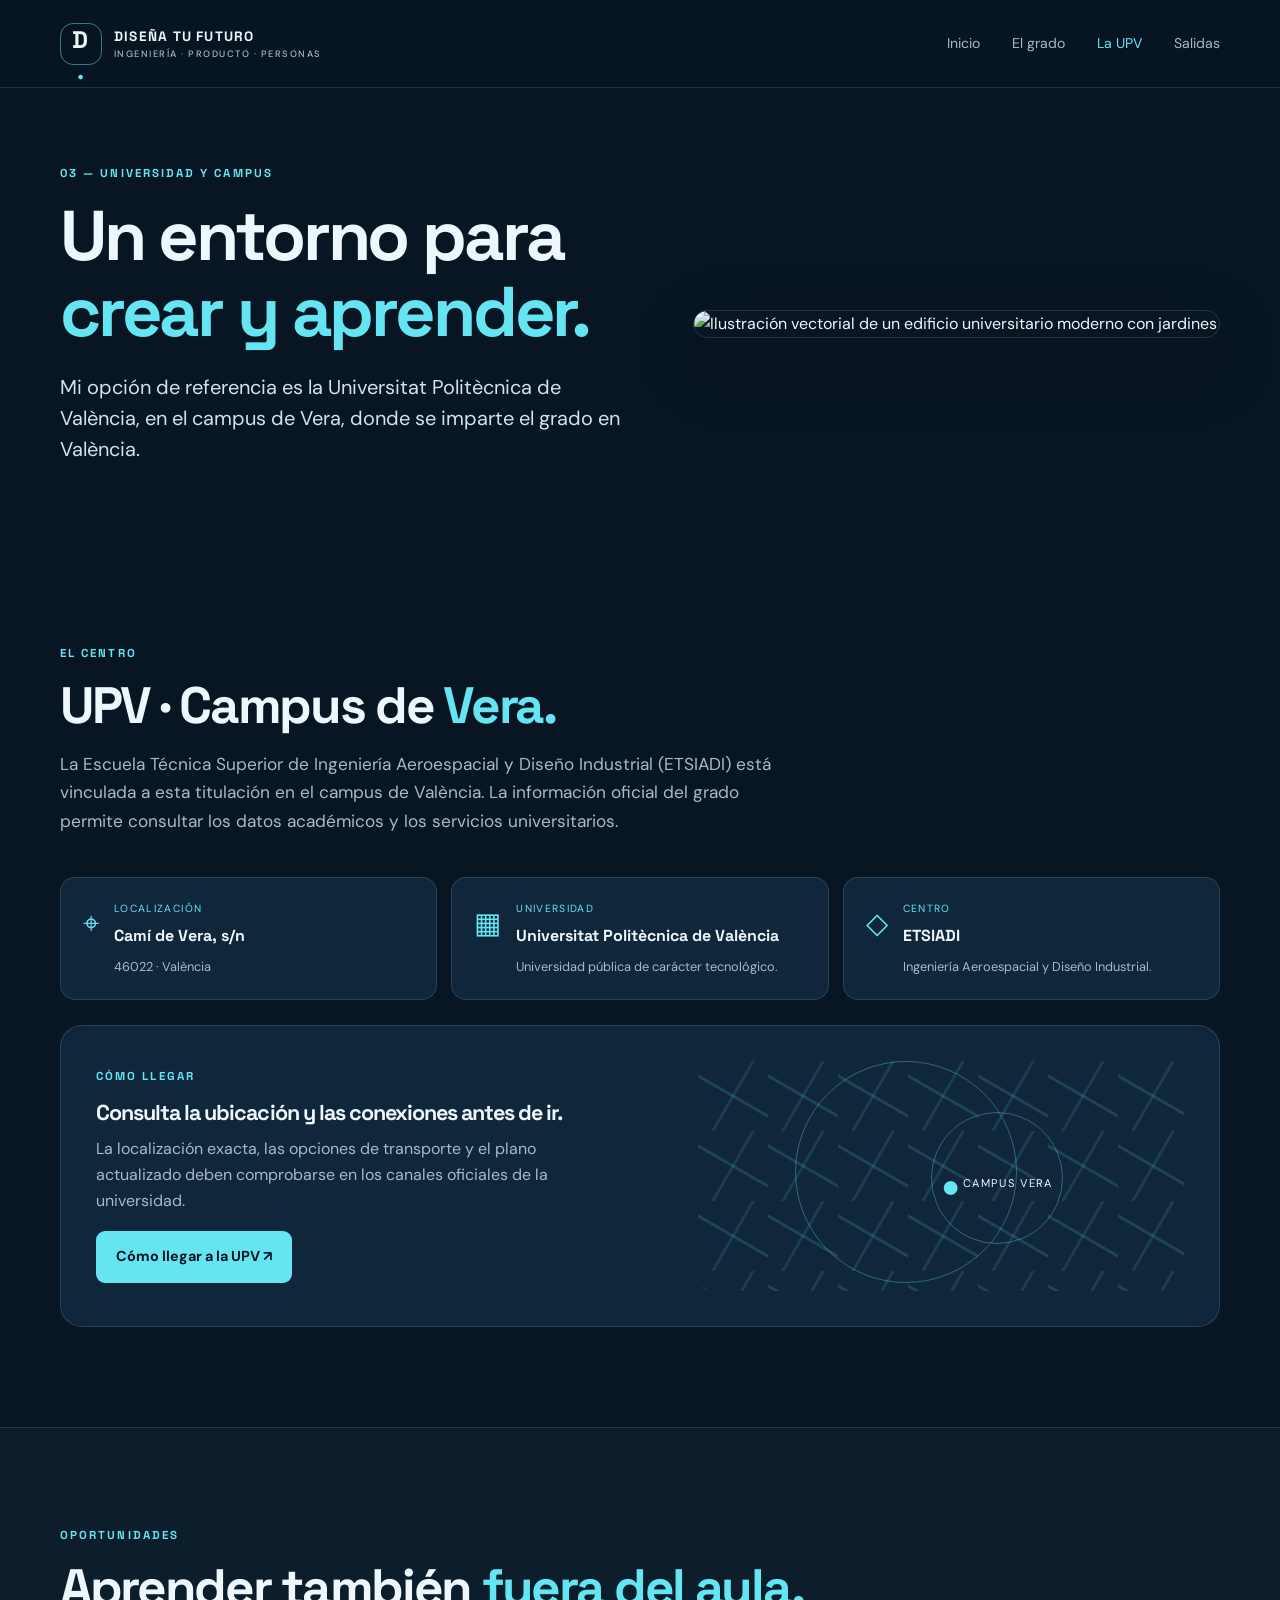
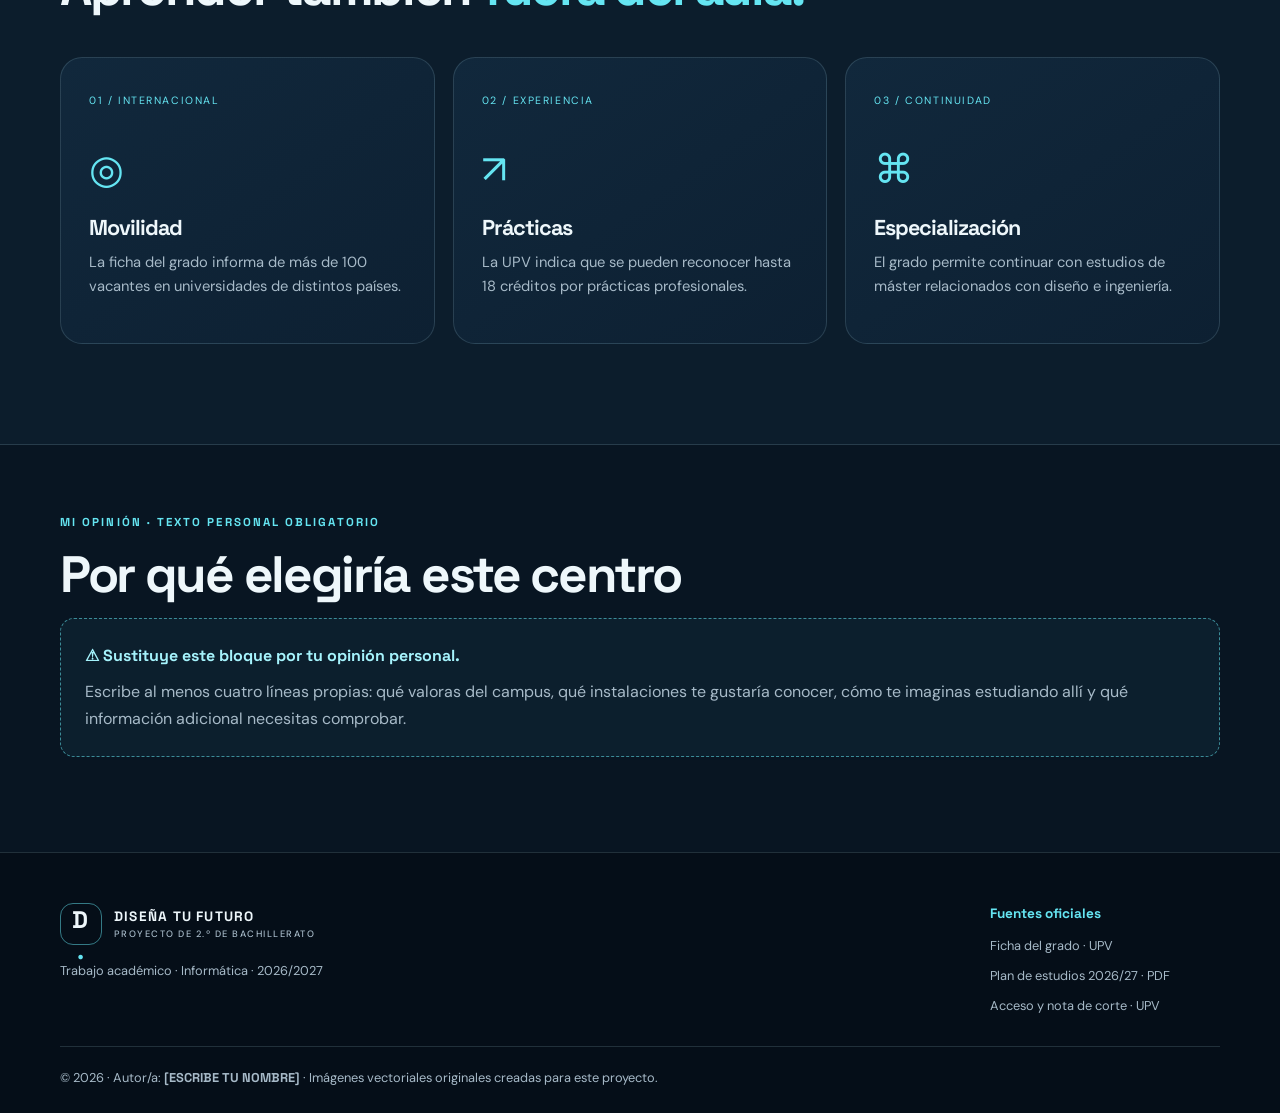
==== centro.html @ 5c31ac6c "Add files via upload" ====
<!doctype html>
<html lang="es">
<head>
  <meta charset="utf-8">
  <meta name="viewport" content="width=device-width, initial-scale=1">
  <meta name="theme-color" content="#081522">
  <meta name="description" content="Proyecto académico sobre el Grado en Ingeniería en Diseño Industrial y Desarrollo de Productos de la UPV.">
  <title>La UPV | Diseña tu futuro</title>
  <link rel="preconnect" href="https://fonts.googleapis.com">
  <link rel="preconnect" href="https://fonts.gstatic.com" crossorigin>
  <link href="https://fonts.googleapis.com/css2?family=DM+Sans:wght@400;500;600;700&family=Space+Grotesk:wght@400;500;600;700&display=swap" rel="stylesheet">
  <link rel="stylesheet" href="style.css">
  <script src="script.js" defer></script>
</head>
<body><a class="skip-link" href="#contenido">Saltar al contenido</a><header class="site-header"><a class="brand" href="index.html" aria-label="Diseña tu futuro, inicio"><span class="brand-mark">D<span>.</span></span><span>DISEÑA TU FUTURO<small>INGENIERÍA · PRODUCTO · PERSONAS</small></span></a>
<button class="menu-toggle" aria-label="Abrir menú" aria-expanded="false" aria-controls="main-nav">☰</button>
<nav id="main-nav" class="nav-links" aria-label="Navegación principal">
<a href="index.html">Inicio</a><a href="estudios.html">El grado</a><a href="centro.html">La UPV</a><a href="salidas.html">Salidas</a>
</nav></header>
<main id="contenido">
<section class="page-hero container"><div><p class="eyebrow">03 — UNIVERSIDAD Y CAMPUS</p><h1>Un entorno para<br><em>crear y aprender.</em></h1><p class="lead">Mi opción de referencia es la Universitat Politècnica de València, en el campus de Vera, donde se imparte el grado en València.</p></div><img src="img/centro.svg" alt="Ilustración vectorial de un edificio universitario moderno con jardines"></section>
<section class="section container"><div class="section-heading"><p class="eyebrow">EL CENTRO</p><h2>UPV · Campus de <em>Vera.</em></h2><p class="section-intro">La Escuela Técnica Superior de Ingeniería Aeroespacial y Diseño Industrial (ETSIADI) está vinculada a esta titulación en el campus de València. La información oficial del grado permite consultar los datos académicos y los servicios universitarios.</p></div>
<div class="campus-facts"><div class="fact"><span class="fact-icon">⌖</span><div><small>LOCALIZACIÓN</small><strong>Camí de Vera, s/n</strong><p>46022 · València</p></div></div><div class="fact"><span class="fact-icon">▦</span><div><small>UNIVERSIDAD</small><strong>Universitat Politècnica de València</strong><p>Universidad pública de carácter tecnológico.</p></div></div><div class="fact"><span class="fact-icon">◇</span><div><small>CENTRO</small><strong>ETSIADI</strong><p>Ingeniería Aeroespacial y Diseño Industrial.</p></div></div></div>
<div class="map-panel"><div><p class="eyebrow">CÓMO LLEGAR</p><h3>Consulta la ubicación y las conexiones antes de ir.</h3><p>La localización exacta, las opciones de transporte y el plano actualizado deben comprobarse en los canales oficiales de la universidad.</p><a class="button button-primary" href="https://www.upv.es/organizacion/la-institucion/como-llegar-upv-es.html" target="_blank" rel="noopener">Cómo llegar a la UPV ↗</a></div><div class="map-art" aria-label="Esquema decorativo del campus"><span class="map-pin">●</span><span class="map-label">CAMPUS VERA</span><i></i><b></b><em></em></div></div>
</section>
<section class="section section-muted"><div class="container"><div class="section-heading"><p class="eyebrow">OPORTUNIDADES</p><h2>Aprender también <em>fuera del aula.</em></h2></div><div class="feature-grid"><article class="feature-card"><span class="card-index">01 / INTERNACIONAL</span><div class="feature-icon">◎</div><h3>Movilidad</h3><p>La ficha del grado informa de más de 100 vacantes en universidades de distintos países.</p></article><article class="feature-card"><span class="card-index">02 / EXPERIENCIA</span><div class="feature-icon">↗</div><h3>Prácticas</h3><p>La UPV indica que se pueden reconocer hasta 18 créditos por prácticas profesionales.</p></article><article class="feature-card"><span class="card-index">03 / CONTINUIDAD</span><div class="feature-icon">⌘</div><h3>Especialización</h3><p>El grado permite continuar con estudios de máster relacionados con diseño e ingeniería.</p></article></div></div></section>
<section class="opinion-section container"><p class="eyebrow">MI OPINIÓN · TEXTO PERSONAL OBLIGATORIO</p><h2>Por qué elegiría este centro</h2><div class="opinion-placeholder"><strong>⚠ Sustituye este bloque por tu opinión personal.</strong><p>Escribe al menos cuatro líneas propias: qué valoras del campus, qué instalaciones te gustaría conocer, cómo te imaginas estudiando allí y qué información adicional necesitas comprobar.</p></div></section>
</main><footer class="site-footer"><div><a class="brand footer-brand" href="index.html"><span class="brand-mark">D<span>.</span></span><span>DISEÑA TU FUTURO<small>PROYECTO DE 2.º DE BACHILLERATO</small></span></a><p>Trabajo académico · Informática · 2026/2027</p></div><div class="footer-links"><strong>Fuentes oficiales</strong><a href="https://www.upv.es/titulaciones/GIDIDP/" target="_blank" rel="noopener">Ficha del grado · UPV</a><a href="https://www.upv.es/entidades/etsiadi/wp-content/uploads/2026/05/142-GIDIDP.pdf" target="_blank" rel="noopener">Plan de estudios 2026/27 · PDF</a><a href="https://www.upv.es/entidades/etsit/acceso-a-la-universidad/" target="_blank" rel="noopener">Acceso y nota de corte · UPV</a></div><p class="copyright">© <span data-year>2026</span> · Autor/a: <strong>[ESCRIBE TU NOMBRE]</strong> · Imágenes vectoriales originales creadas para este proyecto.</p></footer></body></html>
---- style.css ----
:root{--bg:#081522;--panel:#102337;--panel2:#132b40;--ink:#eef7fb;--muted:#a7bac8;--cyan:#65e5f2;--cyan2:#16b9d0;--line:rgba(180,220,235,.16);--white:#f4f8fa;--dark:#081522;--radius:22px;--shadow:0 24px 70px rgba(0,0,0,.24)}
*{box-sizing:border-box}html{scroll-behavior:smooth}body{margin:0;background:var(--bg);color:var(--ink);font-family:"DM Sans",Arial,sans-serif;line-height:1.65}a{color:inherit;text-decoration:none}img{display:block;max-width:100%}p{color:var(--muted);margin:0 0 1rem}h1,h2,h3,strong{font-family:"Space Grotesk","DM Sans",sans-serif}h1,h2,h3{line-height:1.08;letter-spacing:-.045em}h1{font-size:clamp(3rem,6vw,5.8rem);margin:.4rem 0 1.4rem}h2{font-size:clamp(2.1rem,4vw,3.6rem);margin:.45rem 0 1rem}h3{font-size:1.35rem;margin:.4rem 0 .7rem}em{font-style:normal;color:var(--cyan)}.container{width:min(1160px,calc(100% - 48px));margin-inline:auto}.skip-link{position:absolute;left:-999px;top:10px;background:var(--cyan);color:var(--dark);padding:10px;z-index:100}.skip-link:focus{left:10px}
.site-header{height:88px;padding:0 max(24px,calc((100% - 1160px)/2));display:flex;align-items:center;justify-content:space-between;border-bottom:1px solid var(--line);background:rgba(8,21,34,.92);backdrop-filter:blur(18px);position:sticky;top:0;z-index:20}.brand{display:flex;align-items:center;gap:12px;font:700 .85rem "Space Grotesk";letter-spacing:.09em}.brand small{display:block;font:500 .58rem "DM Sans";letter-spacing:.16em;color:var(--muted);margin-top:3px}.brand-mark{width:42px;height:42px;border:1px solid rgba(101,229,242,.5);display:grid;place-items:center;border-radius:13px;font:700 1.5rem "Space Grotesk";color:var(--ink)}.brand-mark span{color:var(--cyan)}.nav-links{display:flex;align-items:center;gap:32px}.nav-links a{font-size:.88rem;color:var(--muted);transition:.2s}.nav-links a:hover,.nav-links a.active{color:var(--cyan)}.menu-toggle{display:none;background:none;color:var(--ink);border:1px solid var(--line);border-radius:10px;padding:8px 12px;font-size:1.2rem}
.hero{display:grid;grid-template-columns:1fr 1.03fr;align-items:center;gap:58px;padding-block:82px 92px;min-height:610px}.eyebrow{font:700 .72rem "Space Grotesk";letter-spacing:.18em;color:var(--cyan);text-transform:uppercase;margin:0 0 18px}.pulse{display:inline-block;width:7px;height:7px;background:var(--cyan);border-radius:50%;margin:0 9px 1px 0;box-shadow:0 0 0 5px rgba(101,229,242,.12)}.lead{font-size:1.25rem;line-height:1.55;color:#d4e2e9;max-width:620px}.hero-copy>p:not(.eyebrow):not(.lead){max-width:550px}.hero-visual{position:relative}.hero-visual img,.page-hero img{width:100%;border-radius:var(--radius);box-shadow:var(--shadow);border:1px solid var(--line)}.visual-tag{position:absolute;bottom:18px;left:18px;right:18px;display:flex;justify-content:space-between;background:rgba(7,17,29,.83);padding:13px 17px;border:1px solid var(--line);border-radius:12px;font-size:.67rem;letter-spacing:.12em}.visual-tag span{color:var(--cyan)}.hero-actions{display:flex;align-items:center;gap:25px;flex-wrap:wrap;margin-top:30px}.button{display:inline-flex;align-items:center;justify-content:center;gap:18px;padding:14px 20px;border-radius:9px;font-weight:700;font-size:.9rem;transition:transform .2s,background .2s}.button:hover{transform:translateY(-3px)}.button-primary{background:var(--cyan);color:#061522}.button-primary:hover{background:#a0f5fb}.button-outline{border:1px solid rgba(101,229,242,.55);color:var(--cyan)}.text-link{font-size:.88rem;font-weight:700;color:var(--cyan)}.stats-band{background:#10273a;border-block:1px solid var(--line)}.stats-grid{display:grid;grid-template-columns:repeat(4,1fr);padding-block:27px}.stats-grid div{padding:0 28px;border-right:1px solid var(--line)}.stats-grid div:first-child{padding-left:0}.stats-grid div:last-child{border:0}.stats-grid strong{display:block;font-size:2rem;color:var(--cyan)}.stats-grid span{font-size:.78rem;color:var(--muted)}
.section{padding-block:100px}.section-heading{max-width:760px;margin-bottom:42px}.section-intro{font-size:1.08rem;max-width:720px}.feature-grid{display:grid;grid-template-columns:repeat(3,1fr);gap:18px}.feature-card,.career-card{background:linear-gradient(145deg,#11283c,#0d2032);border:1px solid var(--line);border-radius:var(--radius);padding:28px;min-height:240px;transition:transform .25s,border-color .25s}.feature-card:hover,.career-card:hover{transform:translateY(-5px);border-color:rgba(101,229,242,.5)}.card-index{font-size:.66rem;letter-spacing:.15em;color:var(--cyan)}.feature-icon{font-size:2.5rem;color:var(--cyan);margin:23px 0 14px}.feature-card p,.career-card p{font-size:.92rem}.quote-section{background:linear-gradient(110deg,#12334a,#0d2134);border-block:1px solid var(--line)}.quote-inner{padding-block:82px}.quote-inner h2{max-width:900px;margin-bottom:30px}.path-grid{display:grid;gap:12px}.path-card{display:grid;grid-template-columns:60px 1fr 30px;align-items:center;gap:20px;padding:23px 25px;border:1px solid var(--line);border-radius:15px;background:#0d2031;transition:.2s}.path-card:hover{border-color:var(--cyan);transform:translateX(4px)}.path-card>span,.path-card>b{color:var(--cyan);font:700 1rem "Space Grotesk"}.path-card h3{margin:0 0 5px}.path-card p{margin:0;font-size:.88rem}
.page-hero{display:grid;grid-template-columns:1fr .92fr;gap:60px;align-items:center;padding-block:78px 65px}.page-hero h1{font-size:clamp(2.8rem,5.5vw,5rem)}.page-hero img{max-height:390px;object-fit:cover}.section-muted{background:#0c1d2c;border-block:1px solid var(--line)}.credit-layout{display:grid;grid-template-columns:.75fr 1.25fr;gap:35px;background:#10263a;padding:35px;border:1px solid var(--line);border-radius:var(--radius)}.credit-total{background:#0a1928;border-radius:16px;padding:28px;display:flex;flex-direction:column;justify-content:center}.credit-total strong{font-size:5rem;line-height:1;color:var(--cyan)}.credit-total span{font-size:.7rem;letter-spacing:.18em;color:var(--muted);margin-top:12px}.credit-total p{margin:20px 0 0}.credit-list{display:grid;gap:22px;align-content:center}.credit-list div{display:grid;grid-template-columns:1fr auto;gap:8px;font-size:.9rem}.credit-list b{color:var(--cyan)}.credit-list i{grid-column:1/-1;height:7px;border-radius:20px;background:linear-gradient(90deg,var(--cyan2) var(--w),#284357 var(--w))}.small-note{font-size:.78rem;margin-top:17px;color:#90a8b8}.table-wrap{overflow-x:auto;border:1px solid var(--line);border-radius:16px}table{width:100%;border-collapse:collapse;min-width:620px;background:#0d2031}th,td{text-align:left;padding:17px 20px;border-bottom:1px solid var(--line)}th{font-size:.72rem;text-transform:uppercase;letter-spacing:.12em;color:var(--cyan);background:#132b40}td{font-size:.9rem;color:#c5d4dd}tbody tr:last-child td{border:0}tbody tr:hover{background:#132b40}.steps-grid{display:grid;grid-template-columns:repeat(4,1fr);gap:15px}.steps-grid article{border-top:2px solid var(--cyan);padding:20px 15px 15px 0}.steps-grid span,.career-card>span{color:var(--cyan);font:700 .8rem "Space Grotesk"}.steps-grid p{font-size:.88rem}
.opinion-section{padding-block:70px 95px}.opinion-placeholder{border:1px dashed rgba(101,229,242,.55);background:rgba(101,229,242,.05);padding:24px;border-radius:14px}.opinion-placeholder strong{color:#a5f3fc}.opinion-placeholder p{margin:10px 0 0}
.campus-facts{display:grid;grid-template-columns:repeat(3,1fr);gap:14px}.fact{display:flex;gap:15px;padding:22px;background:#10263a;border:1px solid var(--line);border-radius:15px}.fact-icon{font-size:1.8rem;color:var(--cyan)}.fact small{display:block;color:var(--cyan);font-size:.65rem;letter-spacing:.13em}.fact strong{display:block;margin:6px 0;font-size:1rem}.fact p{font-size:.8rem;margin:0}.map-panel{margin-top:25px;display:grid;grid-template-columns:1fr .85fr;gap:30px;padding:35px;border:1px solid var(--line);border-radius:var(--radius);background:#10263a;align-items:center}.map-panel p{max-width:500px}.map-art{height:230px;border-radius:14px;position:relative;overflow:hidden;background:linear-gradient(135deg,#153b4c,#0d2438);background-image:linear-gradient(30deg,transparent 48%,rgba(101,229,242,.16) 49%,rgba(101,229,242,.16) 51%,transparent 52%),linear-gradient(120deg,transparent 48%,rgba(101,229,242,.13) 49%,rgba(101,229,242,.13) 51%,transparent 52%);background-size:70px 70px}.map-art:before,.map-art:after{content:"";position:absolute;border:1px solid rgba(101,229,242,.35);border-radius:50%;width:220px;height:220px;left:20%;top:0}.map-art:after{width:130px;height:130px;left:48%;top:22%}.map-pin{position:absolute;left:50%;top:43%;color:var(--cyan);font-size:2rem;z-index:2}.map-label{position:absolute;left:calc(50% + 22px);top:49%;font-size:.7rem;letter-spacing:.12em}.career-grid{display:grid;grid-template-columns:repeat(3,1fr);gap:16px}.career-card{min-height:205px}.career-card h3{margin-top:22px}.cutoff-panel{display:grid;grid-template-columns:.65fr 1.35fr;gap:35px;background:#10263a;border:1px solid var(--line);border-radius:var(--radius);padding:35px}.cutoff-number{background:#0a1928;border-radius:16px;padding:27px;display:flex;flex-direction:column;justify-content:center}.cutoff-number span,.cutoff-number small{font-size:.68rem;letter-spacing:.14em;color:var(--muted)}.cutoff-number strong{font-size:5rem;color:var(--cyan);line-height:1.2}.cutoff-info h3{font-size:1.6rem}.cutoff-info p{font-size:.93rem}.notice{margin-top:18px;padding:16px 20px;background:rgba(245,190,90,.08);border-left:3px solid #f1c477;color:#d7c6a5;font-size:.88rem}.source-list{border-top:1px solid var(--line)}.source-list>a{display:grid;grid-template-columns:55px 1fr 30px;gap:20px;align-items:center;padding:20px 10px;border-bottom:1px solid var(--line);transition:.2s}.source-list>a:hover{background:#10263a}.source-list>a>span,.source-list>a>b{color:var(--cyan)}.source-list strong,.source-list small{display:block}.source-list small{font-size:.82rem;color:var(--muted);margin-top:4px}
.site-footer{padding:50px max(24px,calc((100% - 1160px)/2)) 25px;background:#050e18;border-top:1px solid var(--line);display:grid;grid-template-columns:1fr 1fr;gap:30px}.footer-brand{width:max-content}.site-footer p{font-size:.8rem;margin-top:15px}.footer-links{display:grid;gap:9px;justify-self:end;min-width:230px}.footer-links strong{font-size:.85rem;color:var(--cyan)}.footer-links a{font-size:.8rem;color:var(--muted)}.footer-links a:hover{color:var(--cyan)}.copyright{grid-column:1/-1;border-top:1px solid var(--line);padding-top:20px;margin:0!important}
@media(max-width:850px){.hero,.page-hero{grid-template-columns:1fr;gap:35px;padding-block:55px}.hero{min-height:0}.hero-visual{max-width:650px}.page-hero img{max-height:330px}.feature-grid,.career-grid{grid-template-columns:repeat(2,1fr)}.steps-grid{grid-template-columns:repeat(2,1fr)}.campus-facts{grid-template-columns:1fr}.credit-layout,.cutoff-panel{grid-template-columns:1fr}.site-header{height:76px}.menu-toggle{display:block}.nav-links{display:none;position:absolute;top:75px;left:0;right:0;padding:18px 24px 24px;background:#081522;border-bottom:1px solid var(--line);flex-direction:column;align-items:flex-start;gap:18px}.nav-links.open{display:flex}.stats-grid div{padding-inline:16px}.stats-grid strong{font-size:1.6rem}}
@media(max-width:560px){.container{width:min(100% - 34px,1160px)}h1{font-size:3rem}.section{padding-block:70px}.feature-grid,.career-grid,.steps-grid{grid-template-columns:1fr}.stats-grid{grid-template-columns:repeat(2,1fr);gap:20px}.stats-grid div:nth-child(2){border:0}.stats-grid div:nth-child(3){padding-left:0}.stats-grid div{padding-inline:12px}.hero-actions{align-items:flex-start;flex-direction:column;gap:17px}.path-card{grid-template-columns:35px 1fr 20px;padding:18px 15px}.map-panel{grid-template-columns:1fr;padding:23px}.site-footer{grid-template-columns:1fr;padding-inline:24px}.footer-links{justify-self:start}.copyright{grid-column:auto}.credit-layout,.cutoff-panel{padding:18px}.credit-total strong,.cutoff-number strong{font-size:4rem}.visual-tag{font-size:.55rem}.page-hero{padding-top:48px}}
@media(prefers-reduced-motion:reduce){html{scroll-behavior:auto}*,*:before,*:after{transition:none!important}}

.credit-list .bar-25{--w:25%}.credit-list .bar-50{--w:50%}.credit-list .bar-20{--w:20%}.credit-list .bar-5{--w:5%}
.skill-list{margin:22px 0 0;padding:0;list-style:none;display:grid;gap:12px;max-width:780px}
.skill-list li{padding:15px 18px 15px 42px;background:#10263a;border:1px solid var(--line);border-radius:12px;color:var(--muted);position:relative}
.skill-list li:before{content:"↗";position:absolute;left:17px;color:var(--cyan);font-weight:700}
.skill-list strong{color:var(--ink)}
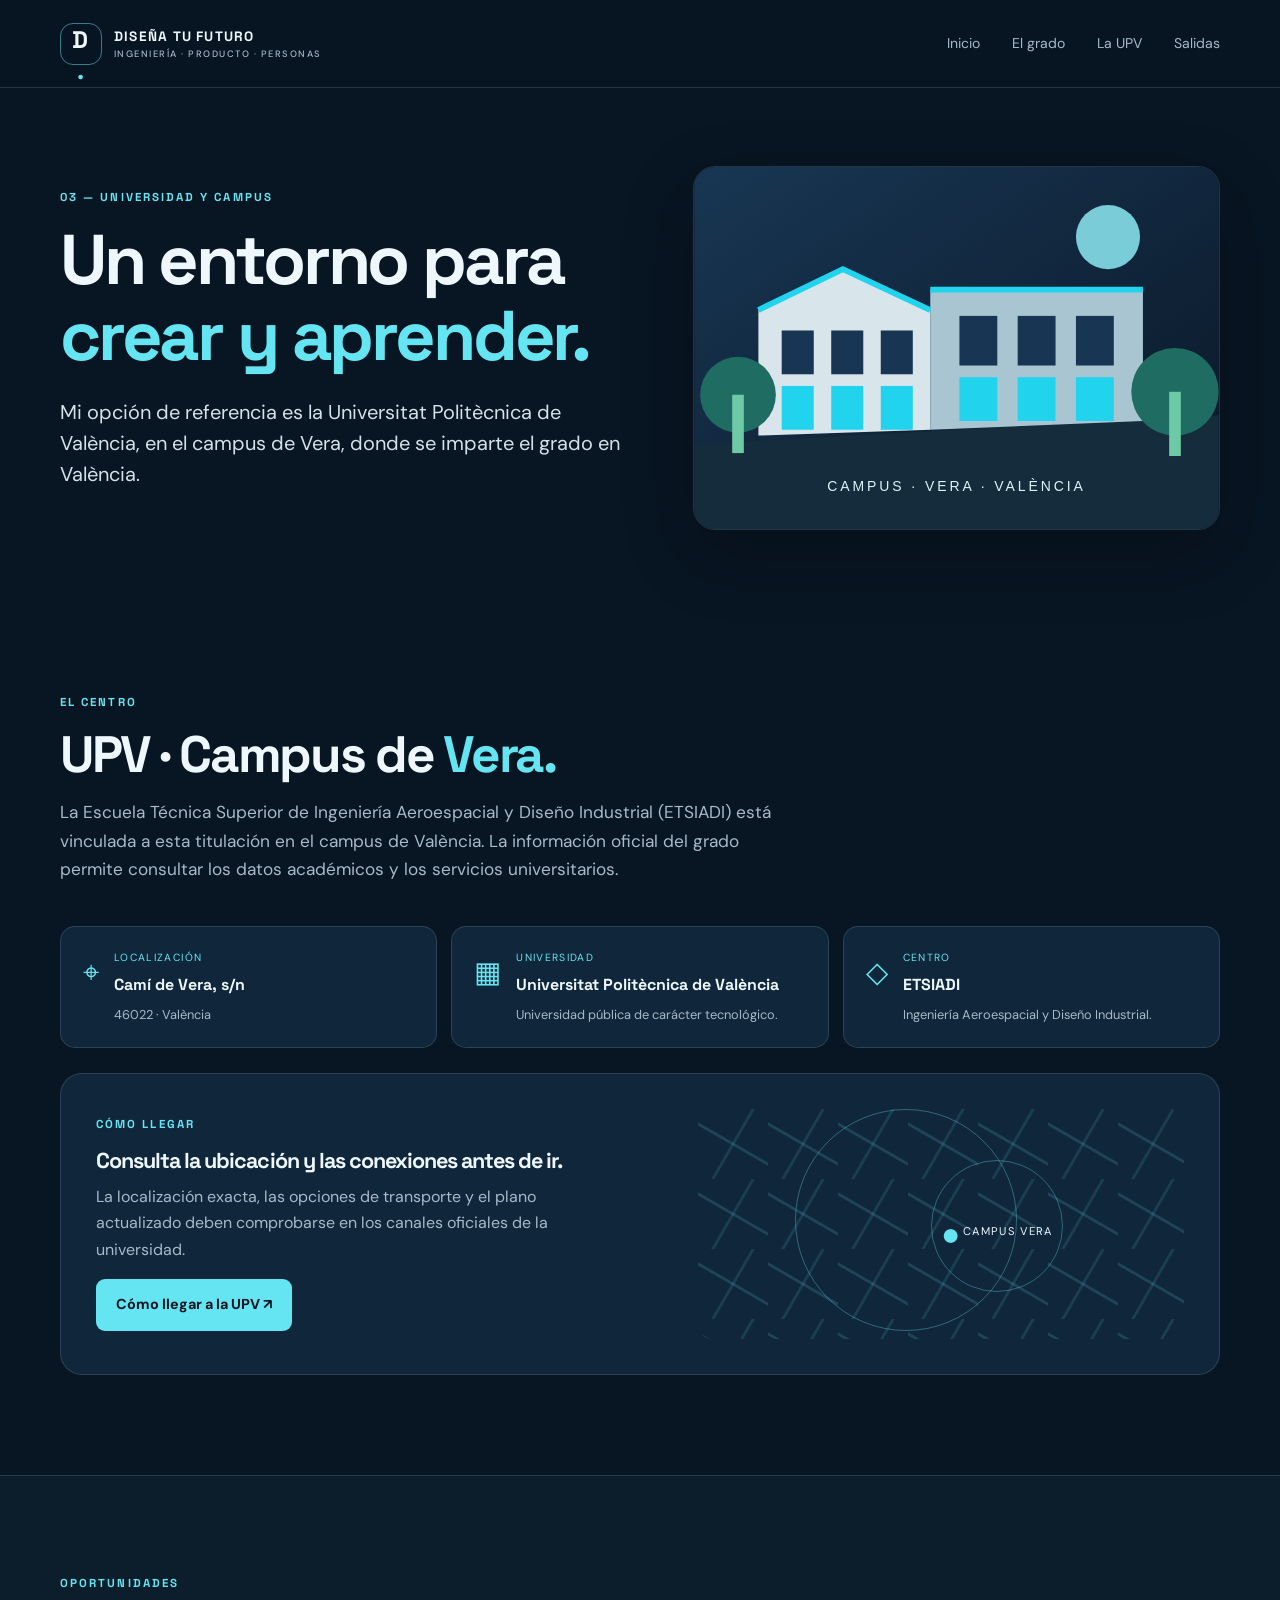
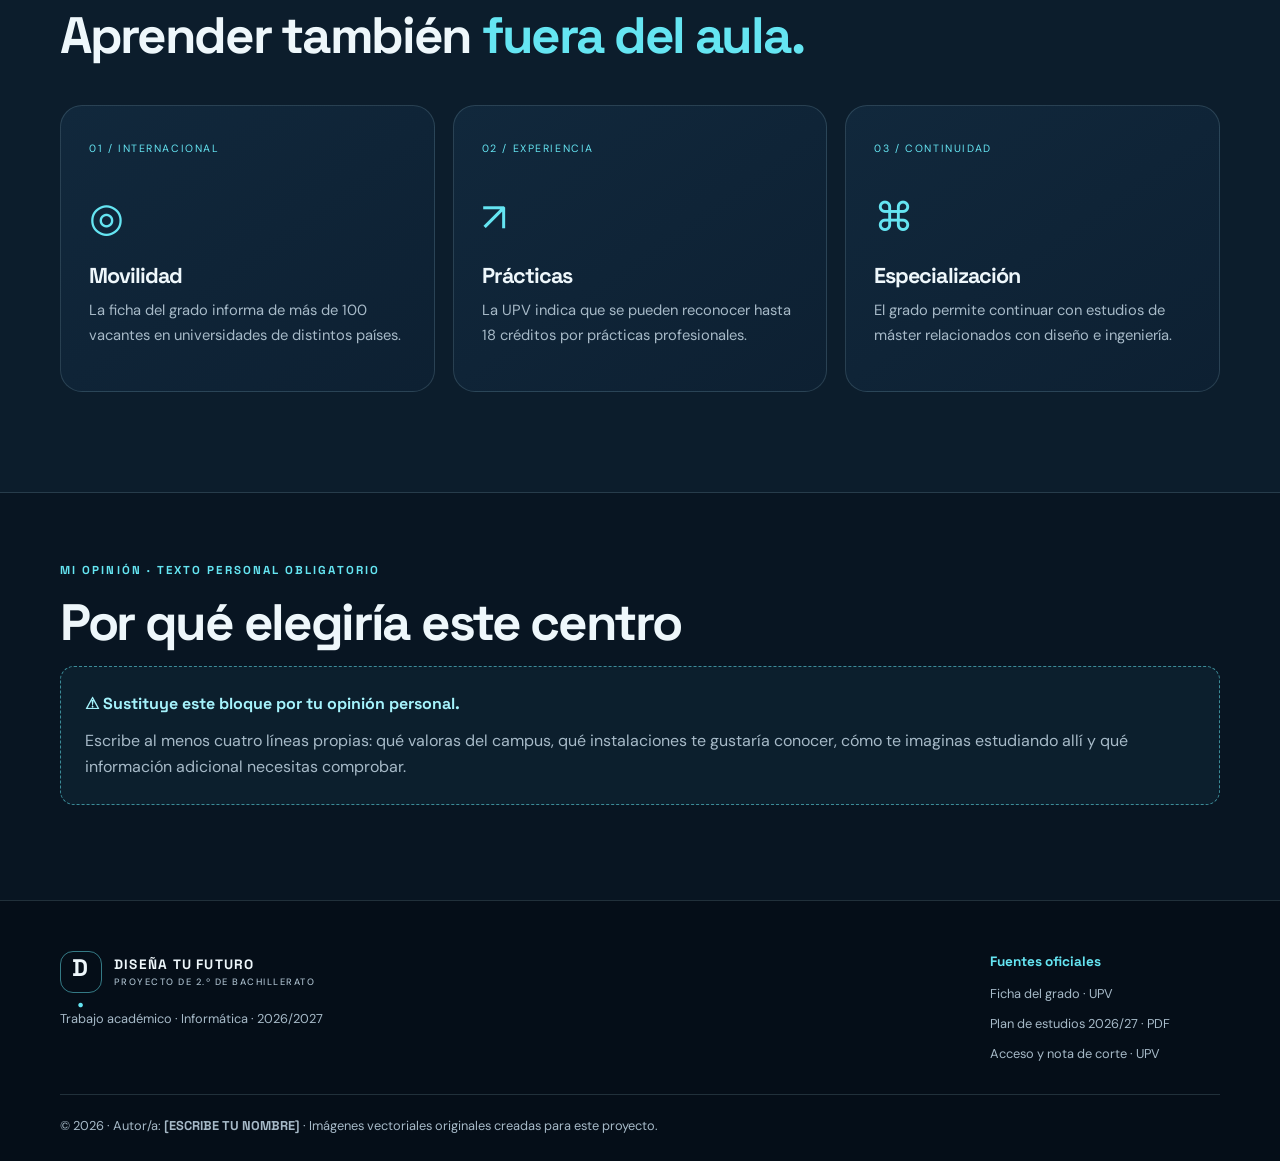
==== commit a13a5815: "Add files via upload" ====
--- a/centro.html
+++ b/centro.html
@@ -10,10 +10,10 @@
   <link rel="preconnect" href="https://fonts.gstatic.com" crossorigin>
   <link href="https://fonts.googleapis.com/css2?family=DM+Sans:wght@400;500;600;700&family=Space+Grotesk:wght@400;500;600;700&display=swap" rel="stylesheet">
   <link rel="stylesheet" href="style.css">
-  <script src="script.js" defer></script>
 </head>
 <body><a class="skip-link" href="#contenido">Saltar al contenido</a><header class="site-header"><a class="brand" href="index.html" aria-label="Diseña tu futuro, inicio"><span class="brand-mark">D<span>.</span></span><span>DISEÑA TU FUTURO<small>INGENIERÍA · PRODUCTO · PERSONAS</small></span></a>
-<button class="menu-toggle" aria-label="Abrir menú" aria-expanded="false" aria-controls="main-nav">☰</button>
+<input class="menu-check" type="checkbox" id="menu-toggle" aria-label="Mostrar navegación">
+<label class="menu-toggle" for="menu-toggle" aria-label="Abrir o cerrar menú">☰</label>
 <nav id="main-nav" class="nav-links" aria-label="Navegación principal">
 <a href="index.html">Inicio</a><a href="estudios.html">El grado</a><a href="centro.html">La UPV</a><a href="salidas.html">Salidas</a>
 </nav></header>
--- a/style.css
+++ b/style.css
@@ -1,14 +1,14 @@
 
 :root{--bg:#081522;--panel:#102337;--panel2:#132b40;--ink:#eef7fb;--muted:#a7bac8;--cyan:#65e5f2;--cyan2:#16b9d0;--line:rgba(180,220,235,.16);--white:#f4f8fa;--dark:#081522;--radius:22px;--shadow:0 24px 70px rgba(0,0,0,.24)}
 *{box-sizing:border-box}html{scroll-behavior:smooth}body{margin:0;background:var(--bg);color:var(--ink);font-family:"DM Sans",Arial,sans-serif;line-height:1.65}a{color:inherit;text-decoration:none}img{display:block;max-width:100%}p{color:var(--muted);margin:0 0 1rem}h1,h2,h3,strong{font-family:"Space Grotesk","DM Sans",sans-serif}h1,h2,h3{line-height:1.08;letter-spacing:-.045em}h1{font-size:clamp(3rem,6vw,5.8rem);margin:.4rem 0 1.4rem}h2{font-size:clamp(2.1rem,4vw,3.6rem);margin:.45rem 0 1rem}h3{font-size:1.35rem;margin:.4rem 0 .7rem}em{font-style:normal;color:var(--cyan)}.container{width:min(1160px,calc(100% - 48px));margin-inline:auto}.skip-link{position:absolute;left:-999px;top:10px;background:var(--cyan);color:var(--dark);padding:10px;z-index:100}.skip-link:focus{left:10px}
-.site-header{height:88px;padding:0 max(24px,calc((100% - 1160px)/2));display:flex;align-items:center;justify-content:space-between;border-bottom:1px solid var(--line);background:rgba(8,21,34,.92);backdrop-filter:blur(18px);position:sticky;top:0;z-index:20}.brand{display:flex;align-items:center;gap:12px;font:700 .85rem "Space Grotesk";letter-spacing:.09em}.brand small{display:block;font:500 .58rem "DM Sans";letter-spacing:.16em;color:var(--muted);margin-top:3px}.brand-mark{width:42px;height:42px;border:1px solid rgba(101,229,242,.5);display:grid;place-items:center;border-radius:13px;font:700 1.5rem "Space Grotesk";color:var(--ink)}.brand-mark span{color:var(--cyan)}.nav-links{display:flex;align-items:center;gap:32px}.nav-links a{font-size:.88rem;color:var(--muted);transition:.2s}.nav-links a:hover,.nav-links a.active{color:var(--cyan)}.menu-toggle{display:none;background:none;color:var(--ink);border:1px solid var(--line);border-radius:10px;padding:8px 12px;font-size:1.2rem}
+.site-header{height:88px;padding:0 max(24px,calc((100% - 1160px)/2));display:flex;align-items:center;justify-content:space-between;border-bottom:1px solid var(--line);background:rgba(8,21,34,.92);backdrop-filter:blur(18px);position:sticky;top:0;z-index:20}.brand{display:flex;align-items:center;gap:12px;font:700 .85rem "Space Grotesk";letter-spacing:.09em}.brand small{display:block;font:500 .58rem "DM Sans";letter-spacing:.16em;color:var(--muted);margin-top:3px}.brand-mark{width:42px;height:42px;border:1px solid rgba(101,229,242,.5);display:grid;place-items:center;border-radius:13px;font:700 1.5rem "Space Grotesk";color:var(--ink)}.brand-mark span{color:var(--cyan)}.nav-links{display:flex;align-items:center;gap:32px}.nav-links a{font-size:.88rem;color:var(--muted);transition:.2s}.nav-links a:hover,.nav-links a.active{color:var(--cyan)}.menu-toggle{display:none;background:none;color:var(--ink);border:1px solid var(--line);border-radius:10px;padding:8px 12px;font-size:1.2rem;cursor:pointer}.menu-check{position:absolute;width:1px;height:1px;opacity:0;pointer-events:none}
 .hero{display:grid;grid-template-columns:1fr 1.03fr;align-items:center;gap:58px;padding-block:82px 92px;min-height:610px}.eyebrow{font:700 .72rem "Space Grotesk";letter-spacing:.18em;color:var(--cyan);text-transform:uppercase;margin:0 0 18px}.pulse{display:inline-block;width:7px;height:7px;background:var(--cyan);border-radius:50%;margin:0 9px 1px 0;box-shadow:0 0 0 5px rgba(101,229,242,.12)}.lead{font-size:1.25rem;line-height:1.55;color:#d4e2e9;max-width:620px}.hero-copy>p:not(.eyebrow):not(.lead){max-width:550px}.hero-visual{position:relative}.hero-visual img,.page-hero img{width:100%;border-radius:var(--radius);box-shadow:var(--shadow);border:1px solid var(--line)}.visual-tag{position:absolute;bottom:18px;left:18px;right:18px;display:flex;justify-content:space-between;background:rgba(7,17,29,.83);padding:13px 17px;border:1px solid var(--line);border-radius:12px;font-size:.67rem;letter-spacing:.12em}.visual-tag span{color:var(--cyan)}.hero-actions{display:flex;align-items:center;gap:25px;flex-wrap:wrap;margin-top:30px}.button{display:inline-flex;align-items:center;justify-content:center;gap:18px;padding:14px 20px;border-radius:9px;font-weight:700;font-size:.9rem;transition:transform .2s,background .2s}.button:hover{transform:translateY(-3px)}.button-primary{background:var(--cyan);color:#061522}.button-primary:hover{background:#a0f5fb}.button-outline{border:1px solid rgba(101,229,242,.55);color:var(--cyan)}.text-link{font-size:.88rem;font-weight:700;color:var(--cyan)}.stats-band{background:#10273a;border-block:1px solid var(--line)}.stats-grid{display:grid;grid-template-columns:repeat(4,1fr);padding-block:27px}.stats-grid div{padding:0 28px;border-right:1px solid var(--line)}.stats-grid div:first-child{padding-left:0}.stats-grid div:last-child{border:0}.stats-grid strong{display:block;font-size:2rem;color:var(--cyan)}.stats-grid span{font-size:.78rem;color:var(--muted)}
 .section{padding-block:100px}.section-heading{max-width:760px;margin-bottom:42px}.section-intro{font-size:1.08rem;max-width:720px}.feature-grid{display:grid;grid-template-columns:repeat(3,1fr);gap:18px}.feature-card,.career-card{background:linear-gradient(145deg,#11283c,#0d2032);border:1px solid var(--line);border-radius:var(--radius);padding:28px;min-height:240px;transition:transform .25s,border-color .25s}.feature-card:hover,.career-card:hover{transform:translateY(-5px);border-color:rgba(101,229,242,.5)}.card-index{font-size:.66rem;letter-spacing:.15em;color:var(--cyan)}.feature-icon{font-size:2.5rem;color:var(--cyan);margin:23px 0 14px}.feature-card p,.career-card p{font-size:.92rem}.quote-section{background:linear-gradient(110deg,#12334a,#0d2134);border-block:1px solid var(--line)}.quote-inner{padding-block:82px}.quote-inner h2{max-width:900px;margin-bottom:30px}.path-grid{display:grid;gap:12px}.path-card{display:grid;grid-template-columns:60px 1fr 30px;align-items:center;gap:20px;padding:23px 25px;border:1px solid var(--line);border-radius:15px;background:#0d2031;transition:.2s}.path-card:hover{border-color:var(--cyan);transform:translateX(4px)}.path-card>span,.path-card>b{color:var(--cyan);font:700 1rem "Space Grotesk"}.path-card h3{margin:0 0 5px}.path-card p{margin:0;font-size:.88rem}
 .page-hero{display:grid;grid-template-columns:1fr .92fr;gap:60px;align-items:center;padding-block:78px 65px}.page-hero h1{font-size:clamp(2.8rem,5.5vw,5rem)}.page-hero img{max-height:390px;object-fit:cover}.section-muted{background:#0c1d2c;border-block:1px solid var(--line)}.credit-layout{display:grid;grid-template-columns:.75fr 1.25fr;gap:35px;background:#10263a;padding:35px;border:1px solid var(--line);border-radius:var(--radius)}.credit-total{background:#0a1928;border-radius:16px;padding:28px;display:flex;flex-direction:column;justify-content:center}.credit-total strong{font-size:5rem;line-height:1;color:var(--cyan)}.credit-total span{font-size:.7rem;letter-spacing:.18em;color:var(--muted);margin-top:12px}.credit-total p{margin:20px 0 0}.credit-list{display:grid;gap:22px;align-content:center}.credit-list div{display:grid;grid-template-columns:1fr auto;gap:8px;font-size:.9rem}.credit-list b{color:var(--cyan)}.credit-list i{grid-column:1/-1;height:7px;border-radius:20px;background:linear-gradient(90deg,var(--cyan2) var(--w),#284357 var(--w))}.small-note{font-size:.78rem;margin-top:17px;color:#90a8b8}.table-wrap{overflow-x:auto;border:1px solid var(--line);border-radius:16px}table{width:100%;border-collapse:collapse;min-width:620px;background:#0d2031}th,td{text-align:left;padding:17px 20px;border-bottom:1px solid var(--line)}th{font-size:.72rem;text-transform:uppercase;letter-spacing:.12em;color:var(--cyan);background:#132b40}td{font-size:.9rem;color:#c5d4dd}tbody tr:last-child td{border:0}tbody tr:hover{background:#132b40}.steps-grid{display:grid;grid-template-columns:repeat(4,1fr);gap:15px}.steps-grid article{border-top:2px solid var(--cyan);padding:20px 15px 15px 0}.steps-grid span,.career-card>span{color:var(--cyan);font:700 .8rem "Space Grotesk"}.steps-grid p{font-size:.88rem}
 .opinion-section{padding-block:70px 95px}.opinion-placeholder{border:1px dashed rgba(101,229,242,.55);background:rgba(101,229,242,.05);padding:24px;border-radius:14px}.opinion-placeholder strong{color:#a5f3fc}.opinion-placeholder p{margin:10px 0 0}
 .campus-facts{display:grid;grid-template-columns:repeat(3,1fr);gap:14px}.fact{display:flex;gap:15px;padding:22px;background:#10263a;border:1px solid var(--line);border-radius:15px}.fact-icon{font-size:1.8rem;color:var(--cyan)}.fact small{display:block;color:var(--cyan);font-size:.65rem;letter-spacing:.13em}.fact strong{display:block;margin:6px 0;font-size:1rem}.fact p{font-size:.8rem;margin:0}.map-panel{margin-top:25px;display:grid;grid-template-columns:1fr .85fr;gap:30px;padding:35px;border:1px solid var(--line);border-radius:var(--radius);background:#10263a;align-items:center}.map-panel p{max-width:500px}.map-art{height:230px;border-radius:14px;position:relative;overflow:hidden;background:linear-gradient(135deg,#153b4c,#0d2438);background-image:linear-gradient(30deg,transparent 48%,rgba(101,229,242,.16) 49%,rgba(101,229,242,.16) 51%,transparent 52%),linear-gradient(120deg,transparent 48%,rgba(101,229,242,.13) 49%,rgba(101,229,242,.13) 51%,transparent 52%);background-size:70px 70px}.map-art:before,.map-art:after{content:"";position:absolute;border:1px solid rgba(101,229,242,.35);border-radius:50%;width:220px;height:220px;left:20%;top:0}.map-art:after{width:130px;height:130px;left:48%;top:22%}.map-pin{position:absolute;left:50%;top:43%;color:var(--cyan);font-size:2rem;z-index:2}.map-label{position:absolute;left:calc(50% + 22px);top:49%;font-size:.7rem;letter-spacing:.12em}.career-grid{display:grid;grid-template-columns:repeat(3,1fr);gap:16px}.career-card{min-height:205px}.career-card h3{margin-top:22px}.cutoff-panel{display:grid;grid-template-columns:.65fr 1.35fr;gap:35px;background:#10263a;border:1px solid var(--line);border-radius:var(--radius);padding:35px}.cutoff-number{background:#0a1928;border-radius:16px;padding:27px;display:flex;flex-direction:column;justify-content:center}.cutoff-number span,.cutoff-number small{font-size:.68rem;letter-spacing:.14em;color:var(--muted)}.cutoff-number strong{font-size:5rem;color:var(--cyan);line-height:1.2}.cutoff-info h3{font-size:1.6rem}.cutoff-info p{font-size:.93rem}.notice{margin-top:18px;padding:16px 20px;background:rgba(245,190,90,.08);border-left:3px solid #f1c477;color:#d7c6a5;font-size:.88rem}.source-list{border-top:1px solid var(--line)}.source-list>a{display:grid;grid-template-columns:55px 1fr 30px;gap:20px;align-items:center;padding:20px 10px;border-bottom:1px solid var(--line);transition:.2s}.source-list>a:hover{background:#10263a}.source-list>a>span,.source-list>a>b{color:var(--cyan)}.source-list strong,.source-list small{display:block}.source-list small{font-size:.82rem;color:var(--muted);margin-top:4px}
 .site-footer{padding:50px max(24px,calc((100% - 1160px)/2)) 25px;background:#050e18;border-top:1px solid var(--line);display:grid;grid-template-columns:1fr 1fr;gap:30px}.footer-brand{width:max-content}.site-footer p{font-size:.8rem;margin-top:15px}.footer-links{display:grid;gap:9px;justify-self:end;min-width:230px}.footer-links strong{font-size:.85rem;color:var(--cyan)}.footer-links a{font-size:.8rem;color:var(--muted)}.footer-links a:hover{color:var(--cyan)}.copyright{grid-column:1/-1;border-top:1px solid var(--line);padding-top:20px;margin:0!important}
-@media(max-width:850px){.hero,.page-hero{grid-template-columns:1fr;gap:35px;padding-block:55px}.hero{min-height:0}.hero-visual{max-width:650px}.page-hero img{max-height:330px}.feature-grid,.career-grid{grid-template-columns:repeat(2,1fr)}.steps-grid{grid-template-columns:repeat(2,1fr)}.campus-facts{grid-template-columns:1fr}.credit-layout,.cutoff-panel{grid-template-columns:1fr}.site-header{height:76px}.menu-toggle{display:block}.nav-links{display:none;position:absolute;top:75px;left:0;right:0;padding:18px 24px 24px;background:#081522;border-bottom:1px solid var(--line);flex-direction:column;align-items:flex-start;gap:18px}.nav-links.open{display:flex}.stats-grid div{padding-inline:16px}.stats-grid strong{font-size:1.6rem}}
+@media(max-width:850px){.hero,.page-hero{grid-template-columns:1fr;gap:35px;padding-block:55px}.hero{min-height:0}.hero-visual{max-width:650px}.page-hero img{max-height:330px}.feature-grid,.career-grid{grid-template-columns:repeat(2,1fr)}.steps-grid{grid-template-columns:repeat(2,1fr)}.campus-facts{grid-template-columns:1fr}.credit-layout,.cutoff-panel{grid-template-columns:1fr}.site-header{height:76px}.menu-toggle{display:block}.menu-check:focus-visible+.menu-toggle{outline:2px solid var(--cyan);outline-offset:4px}.nav-links{display:none;position:absolute;top:75px;left:0;right:0;padding:18px 24px 24px;background:#081522;border-bottom:1px solid var(--line);flex-direction:column;align-items:flex-start;gap:18px}.menu-check:checked~.nav-links{display:flex}.stats-grid div{padding-inline:16px}.stats-grid strong{font-size:1.6rem}}
 @media(max-width:560px){.container{width:min(100% - 34px,1160px)}h1{font-size:3rem}.section{padding-block:70px}.feature-grid,.career-grid,.steps-grid{grid-template-columns:1fr}.stats-grid{grid-template-columns:repeat(2,1fr);gap:20px}.stats-grid div:nth-child(2){border:0}.stats-grid div:nth-child(3){padding-left:0}.stats-grid div{padding-inline:12px}.hero-actions{align-items:flex-start;flex-direction:column;gap:17px}.path-card{grid-template-columns:35px 1fr 20px;padding:18px 15px}.map-panel{grid-template-columns:1fr;padding:23px}.site-footer{grid-template-columns:1fr;padding-inline:24px}.footer-links{justify-self:start}.copyright{grid-column:auto}.credit-layout,.cutoff-panel{padding:18px}.credit-total strong,.cutoff-number strong{font-size:4rem}.visual-tag{font-size:.55rem}.page-hero{padding-top:48px}}
 @media(prefers-reduced-motion:reduce){html{scroll-behavior:auto}*,*:before,*:after{transition:none!important}}
 
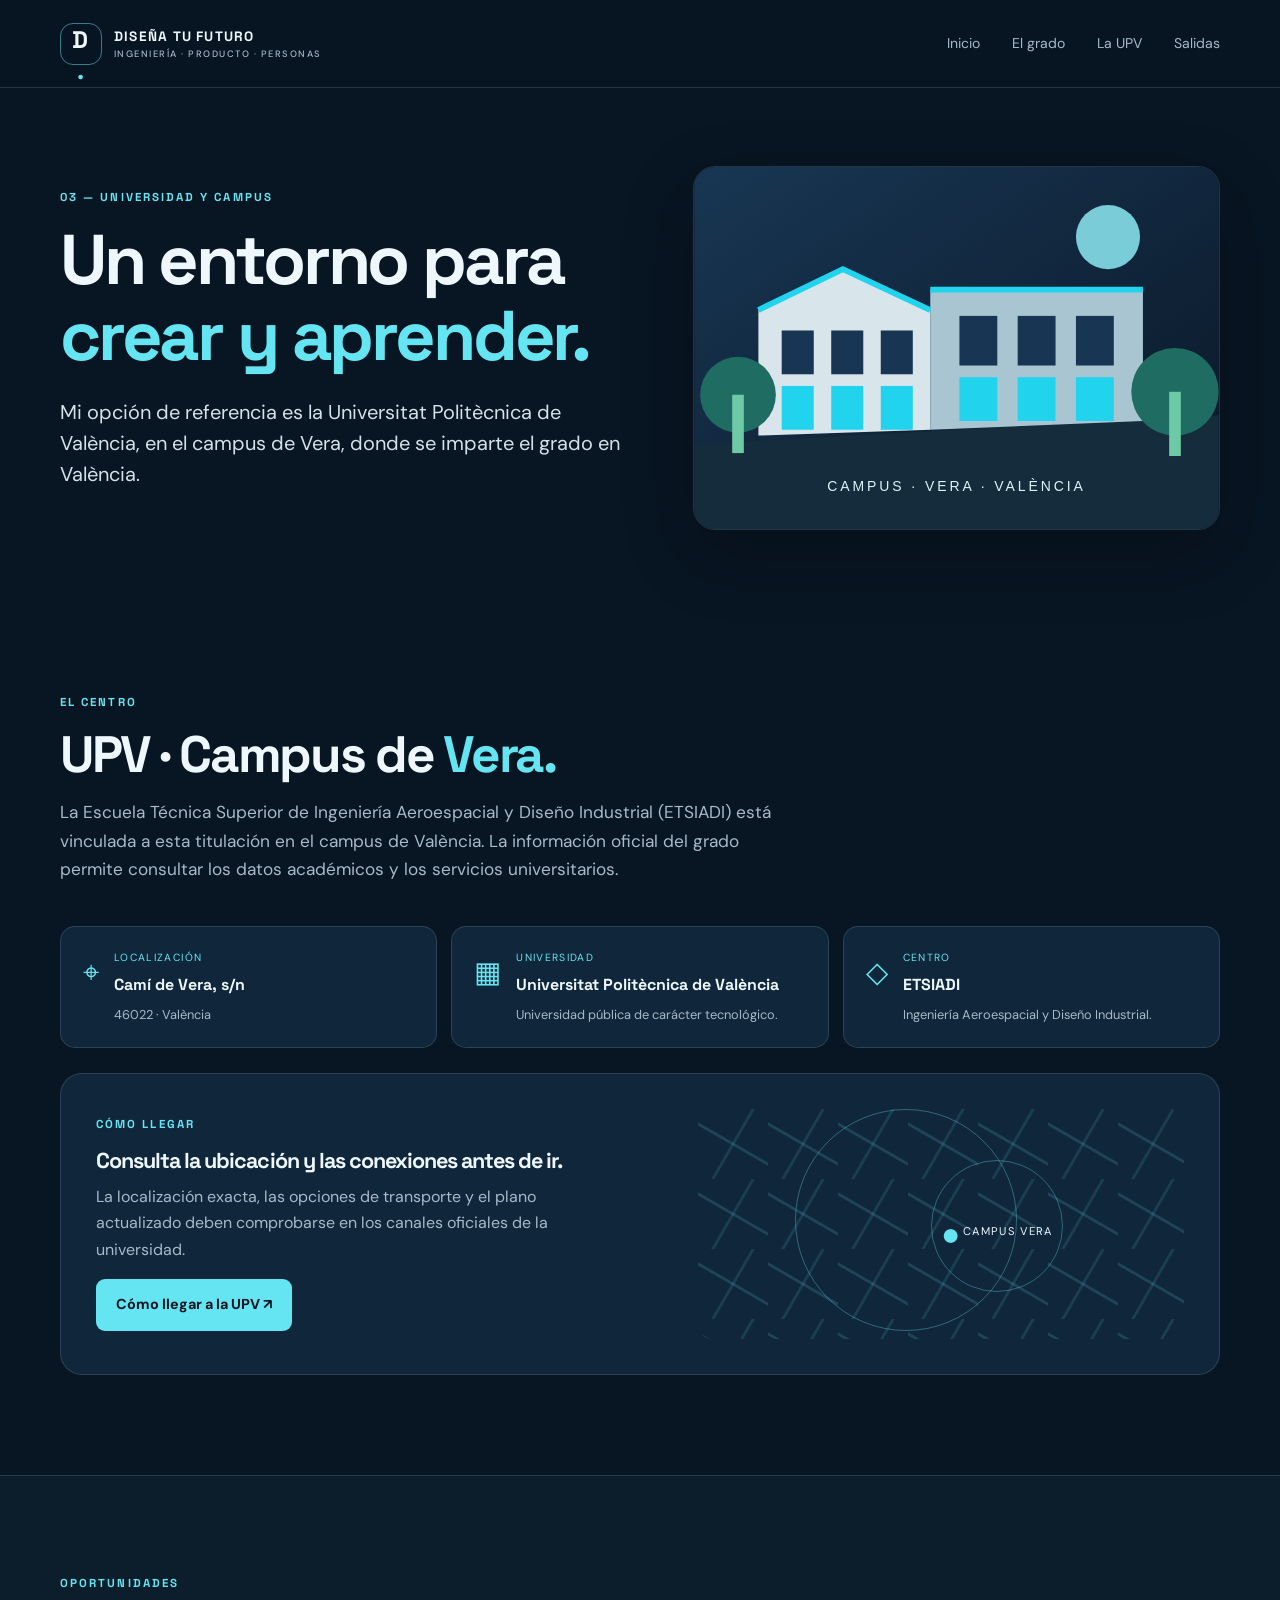
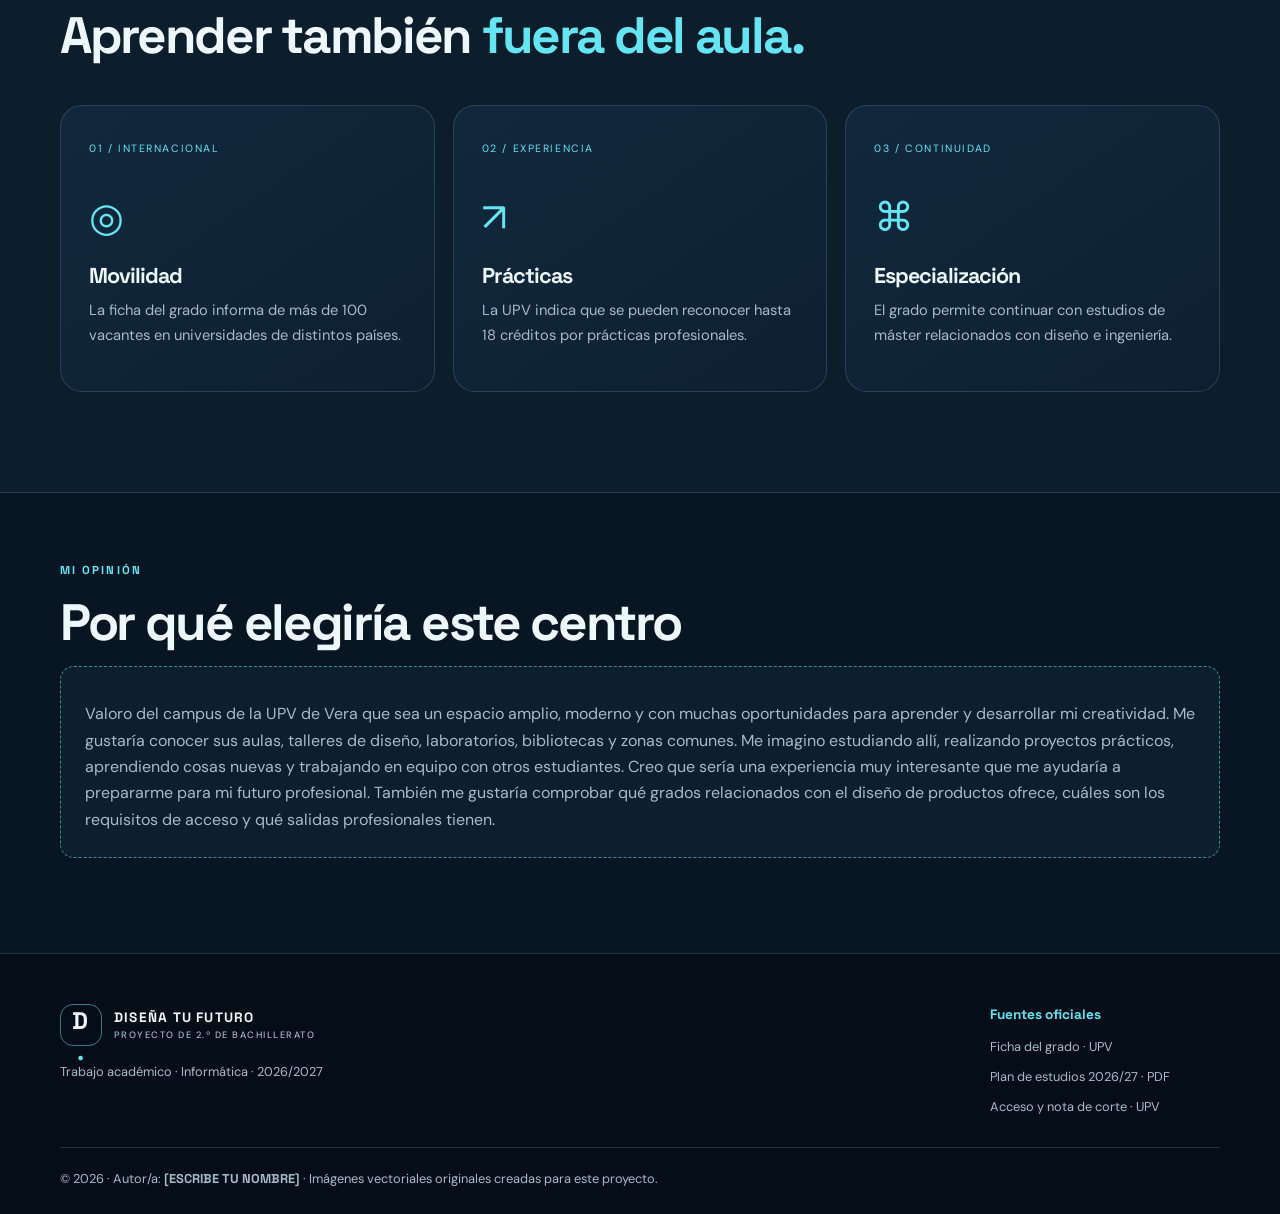
==== commit 89114bc1: "Update centro.html" ====
--- a/centro.html
+++ b/centro.html
@@ -24,5 +24,9 @@
 <div class="map-panel"><div><p class="eyebrow">CÓMO LLEGAR</p><h3>Consulta la ubicación y las conexiones antes de ir.</h3><p>La localización exacta, las opciones de transporte y el plano actualizado deben comprobarse en los canales oficiales de la universidad.</p><a class="button button-primary" href="https://www.upv.es/organizacion/la-institucion/como-llegar-upv-es.html" target="_blank" rel="noopener">Cómo llegar a la UPV ↗</a></div><div class="map-art" aria-label="Esquema decorativo del campus"><span class="map-pin">●</span><span class="map-label">CAMPUS VERA</span><i></i><b></b><em></em></div></div>
 </section>
 <section class="section section-muted"><div class="container"><div class="section-heading"><p class="eyebrow">OPORTUNIDADES</p><h2>Aprender también <em>fuera del aula.</em></h2></div><div class="feature-grid"><article class="feature-card"><span class="card-index">01 / INTERNACIONAL</span><div class="feature-icon">◎</div><h3>Movilidad</h3><p>La ficha del grado informa de más de 100 vacantes en universidades de distintos países.</p></article><article class="feature-card"><span class="card-index">02 / EXPERIENCIA</span><div class="feature-icon">↗</div><h3>Prácticas</h3><p>La UPV indica que se pueden reconocer hasta 18 créditos por prácticas profesionales.</p></article><article class="feature-card"><span class="card-index">03 / CONTINUIDAD</span><div class="feature-icon">⌘</div><h3>Especialización</h3><p>El grado permite continuar con estudios de máster relacionados con diseño e ingeniería.</p></article></div></div></section>
-<section class="opinion-section container"><p class="eyebrow">MI OPINIÓN · TEXTO PERSONAL OBLIGATORIO</p><h2>Por qué elegiría este centro</h2><div class="opinion-placeholder"><strong>⚠ Sustituye este bloque por tu opinión personal.</strong><p>Escribe al menos cuatro líneas propias: qué valoras del campus, qué instalaciones te gustaría conocer, cómo te imaginas estudiando allí y qué información adicional necesitas comprobar.</p></div></section>
-</main><footer class="site-footer"><div><a class="brand footer-brand" href="index.html"><span class="brand-mark">D<span>.</span></span><span>DISEÑA TU FUTURO<small>PROYECTO DE 2.º DE BACHILLERATO</small></span></a><p>Trabajo académico · Informática · 2026/2027</p></div><div class="footer-links"><strong>Fuentes oficiales</strong><a href="https://www.upv.es/titulaciones/GIDIDP/" target="_blank" rel="noopener">Ficha del grado · UPV</a><a href="https://www.upv.es/entidades/etsiadi/wp-content/uploads/2026/05/142-GIDIDP.pdf" target="_blank" rel="noopener">Plan de estudios 2026/27 · PDF</a><a href="https://www.upv.es/entidades/etsit/acceso-a-la-universidad/" target="_blank" rel="noopener">Acceso y nota de corte · UPV</a></div><p class="copyright">© <span data-year>2026</span> · Autor/a: <strong>[ESCRIBE TU NOMBRE]</strong> · Imágenes vectoriales originales creadas para este proyecto.</p></footer></body></html>+<section class="opinion-section container"><p class="eyebrow">MI OPINIÓN </p><h2>Por qué elegiría este centro</h2><div class="opinion-placeholder"><strong></strong><p>Valoro del campus de la UPV de Vera que sea un espacio amplio, moderno y con muchas oportunidades para aprender y desarrollar mi creatividad.
+Me gustaría conocer sus aulas, talleres de diseño, laboratorios, bibliotecas y zonas comunes.
+Me imagino estudiando allí, realizando proyectos prácticos, aprendiendo cosas nuevas y trabajando en equipo con otros estudiantes.
+Creo que sería una experiencia muy interesante que me ayudaría a prepararme para mi futuro profesional.
+También me gustaría comprobar qué grados relacionados con el diseño de productos ofrece, cuáles son los requisitos de acceso y qué salidas profesionales tienen.</p></div></section>
+</main><footer class="site-footer"><div><a class="brand footer-brand" href="index.html"><span class="brand-mark">D<span>.</span></span><span>DISEÑA TU FUTURO<small>PROYECTO DE 2.º DE BACHILLERATO</small></span></a><p>Trabajo académico · Informática · 2026/2027</p></div><div class="footer-links"><strong>Fuentes oficiales</strong><a href="https://www.upv.es/titulaciones/GIDIDP/" target="_blank" rel="noopener">Ficha del grado · UPV</a><a href="https://www.upv.es/entidades/etsiadi/wp-content/uploads/2026/05/142-GIDIDP.pdf" target="_blank" rel="noopener">Plan de estudios 2026/27 · PDF</a><a href="https://www.upv.es/entidades/etsit/acceso-a-la-universidad/" target="_blank" rel="noopener">Acceso y nota de corte · UPV</a></div><p class="copyright">© <span data-year>2026</span> · Autor/a: <strong>[ESCRIBE TU NOMBRE]</strong> · Imágenes vectoriales originales creadas para este proyecto.</p></footer></body></html>
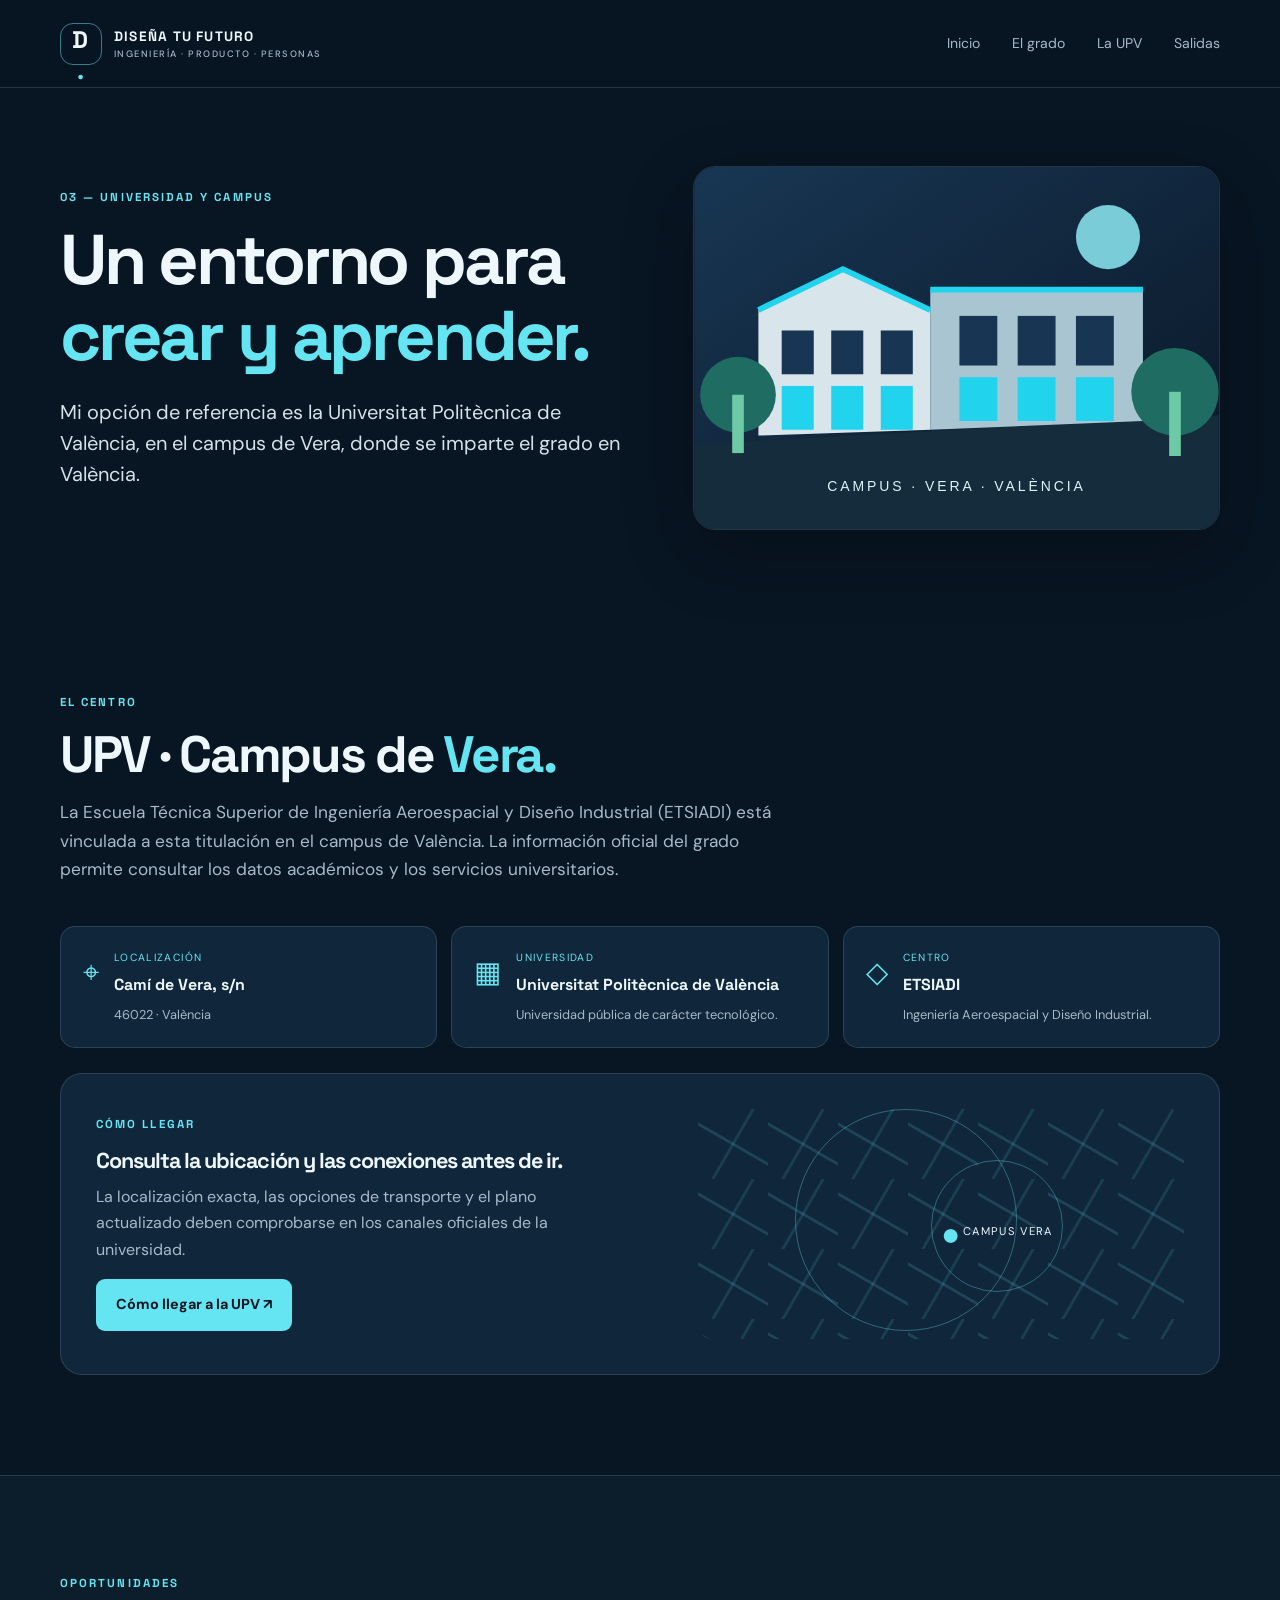
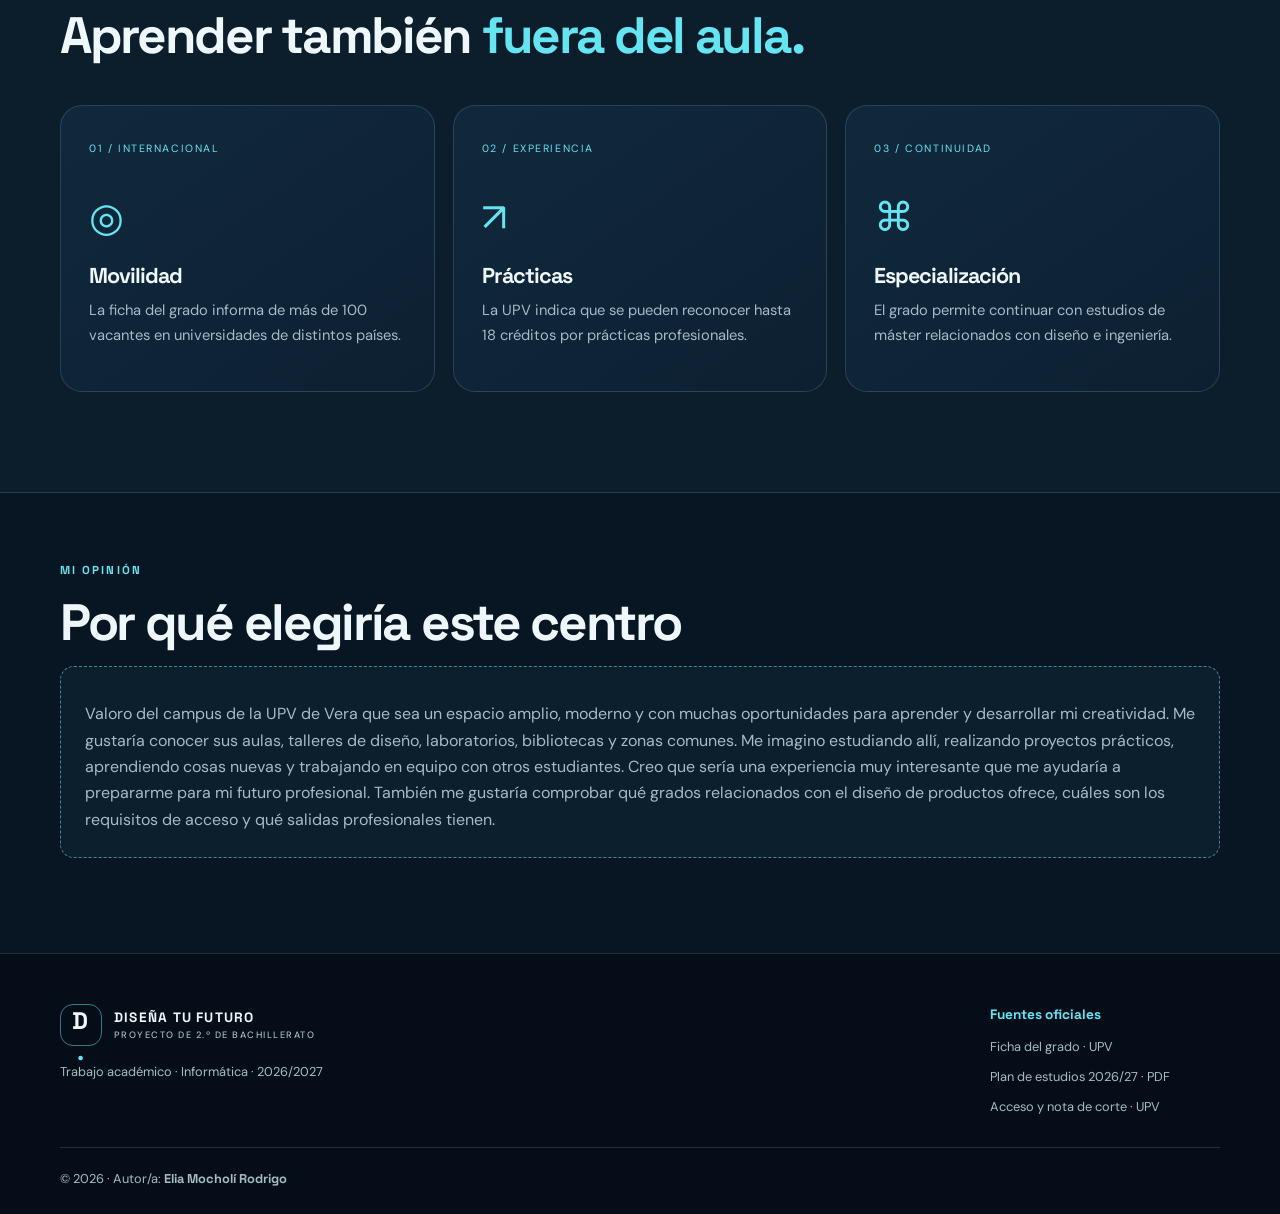
==== commit b8dc51e3: "Update footer with author name and links" ====
--- a/centro.html
+++ b/centro.html
@@ -29,4 +29,4 @@
 Me imagino estudiando allí, realizando proyectos prácticos, aprendiendo cosas nuevas y trabajando en equipo con otros estudiantes.
 Creo que sería una experiencia muy interesante que me ayudaría a prepararme para mi futuro profesional.
 También me gustaría comprobar qué grados relacionados con el diseño de productos ofrece, cuáles son los requisitos de acceso y qué salidas profesionales tienen.</p></div></section>
-</main><footer class="site-footer"><div><a class="brand footer-brand" href="index.html"><span class="brand-mark">D<span>.</span></span><span>DISEÑA TU FUTURO<small>PROYECTO DE 2.º DE BACHILLERATO</small></span></a><p>Trabajo académico · Informática · 2026/2027</p></div><div class="footer-links"><strong>Fuentes oficiales</strong><a href="https://www.upv.es/titulaciones/GIDIDP/" target="_blank" rel="noopener">Ficha del grado · UPV</a><a href="https://www.upv.es/entidades/etsiadi/wp-content/uploads/2026/05/142-GIDIDP.pdf" target="_blank" rel="noopener">Plan de estudios 2026/27 · PDF</a><a href="https://www.upv.es/entidades/etsit/acceso-a-la-universidad/" target="_blank" rel="noopener">Acceso y nota de corte · UPV</a></div><p class="copyright">© <span data-year>2026</span> · Autor/a: <strong>[ESCRIBE TU NOMBRE]</strong> · Imágenes vectoriales originales creadas para este proyecto.</p></footer></body></html>
+</main><footer class="site-footer"><div><a class="brand footer-brand" href="index.html"><span class="brand-mark">D<span>.</span></span><span>DISEÑA TU FUTURO<small>PROYECTO DE 2.º DE BACHILLERATO</small></span></a><p>Trabajo académico · Informática · 2026/2027</p></div><div class="footer-links"><strong>Fuentes oficiales</strong><a href="https://www.upv.es/titulaciones/GIDIDP/" target="_blank" rel="noopener">Ficha del grado · UPV</a><a href="https://www.upv.es/entidades/etsiadi/wp-content/uploads/2026/05/142-GIDIDP.pdf" target="_blank" rel="noopener">Plan de estudios 2026/27 · PDF</a><a href="https://www.upv.es/entidades/etsit/acceso-a-la-universidad/" target="_blank" rel="noopener">Acceso y nota de corte · UPV</a></div><p class="copyright">© <span data-year>2026</span> · Autor/a: <strong>Elia Mocholí Rodrigo</strong> </p></footer></body></html>
